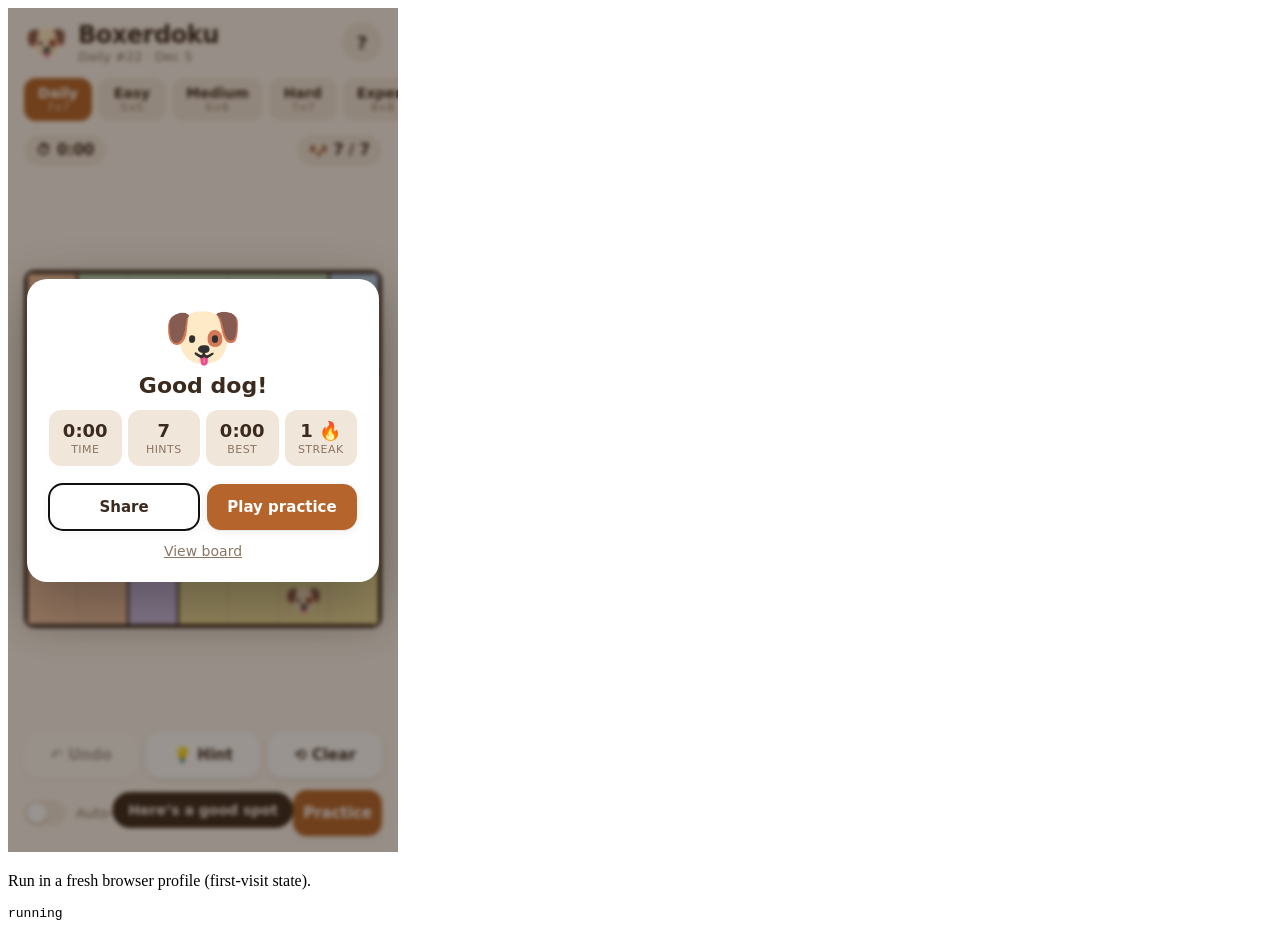
==== tests/smoke.html @ af44eafe "Add Boxerdoku: a mobile-first boxer logic puzzle web app Place one boxer in every row, column and co" ====
<!doctype html>
<meta charset="utf-8">
<title>Boxerdoku smoke test</title>
<iframe id="f" src="../index.html" style="width:390px;height:844px;border:0"></iframe>
<p>Run in a fresh browser profile (first-visit state).</p>
<pre id="out">running</pre>
<script>
const out = [];
const ok = (cond, msg) => out.push((cond ? 'PASS ' : 'FAIL ') + msg);
const wait = (ms) => new Promise((r) => setTimeout(r, ms));
document.getElementById('f').onload = async () => {
  try {
    const W = document.getElementById('f').contentWindow, D = W.document;
    await wait(200);
    ok(D.querySelector('#help').open, 'help dialog shown on first visit');
    D.querySelector('#help [data-close]').click();
    const cells = () => [...D.querySelectorAll('.cell')];
    const st = (i) => cells()[i].dataset.state;
    const ptr = (type, el, id = 1) => {
      const r = el.getBoundingClientRect();
      D.querySelector('#board').dispatchEvent(new W.PointerEvent(type, { bubbles: true, pointerId: id, clientX: r.left + r.width / 2, clientY: r.top + r.height / 2 }));
    };
    const tap = (i) => { ptr('pointerdown', cells()[i]); ptr('pointerup', cells()[i]); };
    const n = Math.sqrt(cells().length);
    ok(n === 7, 'daily board is 7x7 (got ' + n + ')');
    tap(0); ok(st(0) === '1', 'tap -> mark');
    tap(0); ok(st(0) === '2', 'tap -> boxer');
    ok(D.querySelectorAll('.cell.auto').length > 0, 'auto-marks shown');
    D.querySelector('#automark').click();
    ok(D.querySelectorAll('.cell.auto').length === 0, 'auto-marks toggle off');
    tap(1); tap(1);
    ok(cells()[0].classList.contains('conflict') && cells()[1].classList.contains('conflict'), 'adjacent boxers conflict');
    D.querySelector('#undo').click(); ok(st(1) === '1', 'undo');
    D.querySelector('#clear').click(); ok(cells().every((c) => c.dataset.state === '0'), 'clear');
    // drag paint
    ptr('pointerdown', cells()[n]); ptr('pointermove', cells()[n + 1]); ptr('pointermove', cells()[n + 2]); ptr('pointerup', cells()[n + 2]);
    ok(st(n) === '1' && st(n + 1) === '1' && st(n + 2) === '1', 'drag paints marks');
    D.querySelector('#clear').click();
    for (let k = 0; k < n; k++) D.querySelector('#hint').click();
    await wait(1500);
    ok(D.querySelector('#board').classList.contains('done'), 'board solved via hints');
    ok(D.querySelector('#win').open, 'win dialog opens');
    ok(/Streak/.test(D.querySelector('#win-stats').textContent), 'streak stat shown: ' + D.querySelector('#win-stats').textContent);
    const saved = JSON.parse(W.localStorage.getItem('boxerdoku:v1'));
    ok(saved.daily.streak === 1, 'streak saved');
    D.querySelector('#win-next').click(); await wait(100);
    ok(cells().length === 25, 'practice easy 5x5 loaded');
    // mode switch
    D.querySelector('.tab[data-mode="master"]').click(); await wait(100);
    ok(cells().length === 81, 'master 9x9 loaded');
    D.querySelector('.tab[data-mode="daily"]').click(); await wait(100);
    ok(D.querySelector('#board').classList.contains('done'), 'daily stays solved after switching back');
  } catch (e) { out.push('ERROR ' + e.stack); }
  document.getElementById('out').textContent = out.join('\n') + '\nDONE';
};
</script>
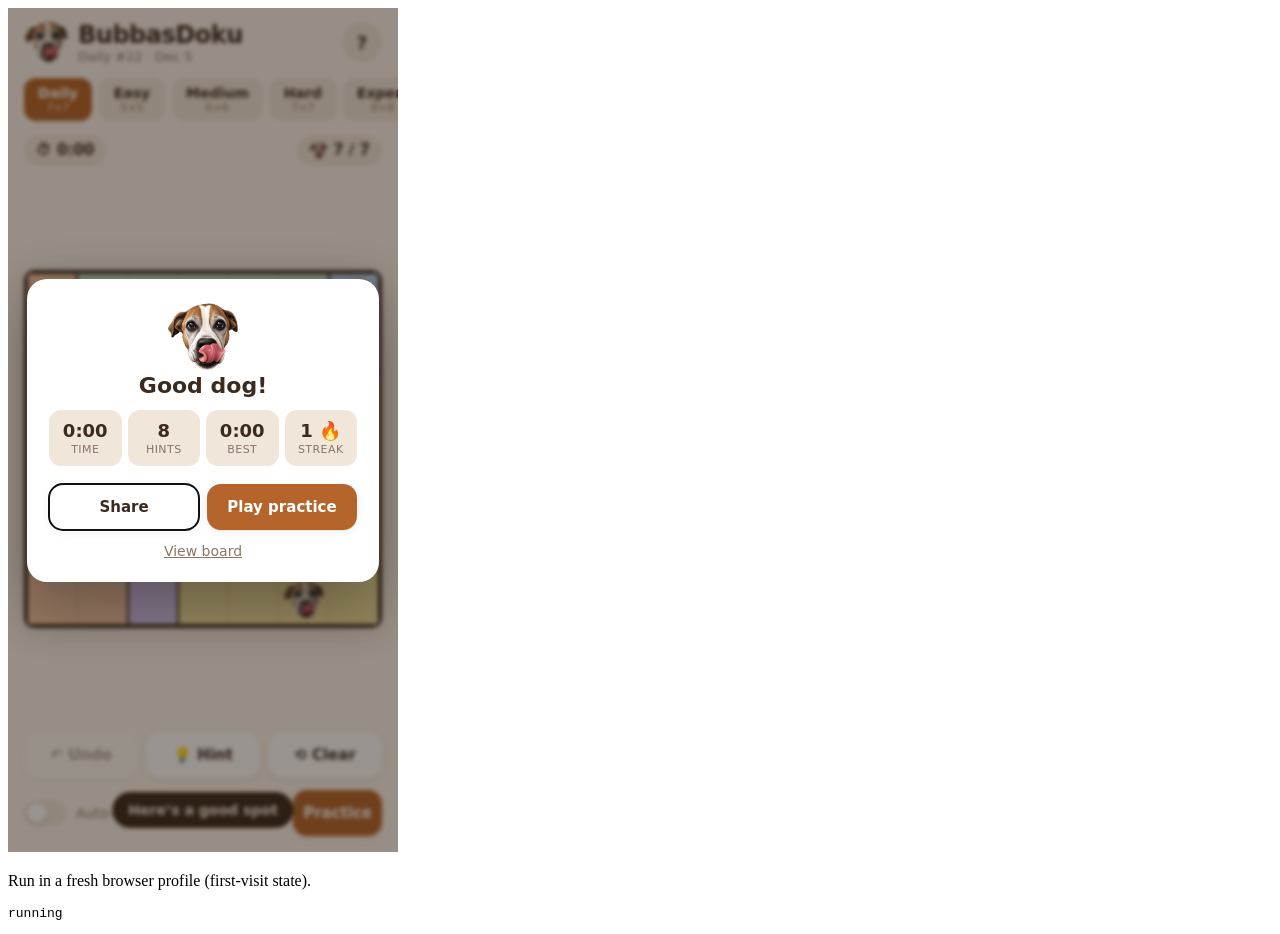
==== commit fa58892e: "Flag wrong boxer placements immediately A boxer placed off the unique solution now shakes, flashes r" ====
--- a/tests/smoke.html
+++ b/tests/smoke.html
@@ -1,6 +1,6 @@
 <!doctype html>
 <meta charset="utf-8">
-<title>Boxerdoku smoke test</title>
+<title>BubbasDoku smoke test</title>
 <iframe id="f" src="../index.html" style="width:390px;height:844px;border:0"></iframe>
 <p>Run in a fresh browser profile (first-visit state).</p>
 <pre id="out">running</pre>
@@ -29,9 +29,20 @@
     D.querySelector('#automark').click();
     ok(D.querySelectorAll('.cell.auto').length === 0, 'auto-marks toggle off');
     tap(1); tap(1);
-    ok(cells()[0].classList.contains('conflict') && cells()[1].classList.contains('conflict'), 'adjacent boxers conflict');
+    ok(cells()[0].classList.contains('wrong') || cells()[1].classList.contains('wrong'), 'adjacent boxers: at least one flagged wrong');
     D.querySelector('#undo').click(); ok(st(1) === '1', 'undo');
     D.querySelector('#clear').click(); ok(cells().every((c) => c.dataset.state === '0'), 'clear');
+    // wrong placement feedback: hint places a correct boxer; another cell in its row must be wrong
+    D.querySelector('#hint').click();
+    const good = cells().findIndex((c) => c.dataset.state === '2');
+    ok(good >= 0 && !cells()[good].classList.contains('wrong'), 'correct boxer not flagged');
+    const bad = Math.floor(good / n) * n + ((good % n) + 3) % n;
+    tap(bad); tap(bad);
+    ok(cells()[bad].classList.contains('wrong'), 'wrong boxer flagged');
+    ok(cells()[bad].classList.contains('oops'), 'wrong boxer shakes');
+    ok(D.querySelector('#toast').textContent === 'Not there!' && D.querySelector('#toast').classList.contains('show'), 'wrong boxer toast');
+    tap(bad); ok(!cells()[bad].classList.contains('wrong'), 'flag clears when removed');
+    D.querySelector('#clear').click();
     // drag paint
     ptr('pointerdown', cells()[n]); ptr('pointermove', cells()[n + 1]); ptr('pointermove', cells()[n + 2]); ptr('pointerup', cells()[n + 2]);
     ok(st(n) === '1' && st(n + 1) === '1' && st(n + 2) === '1', 'drag paints marks');
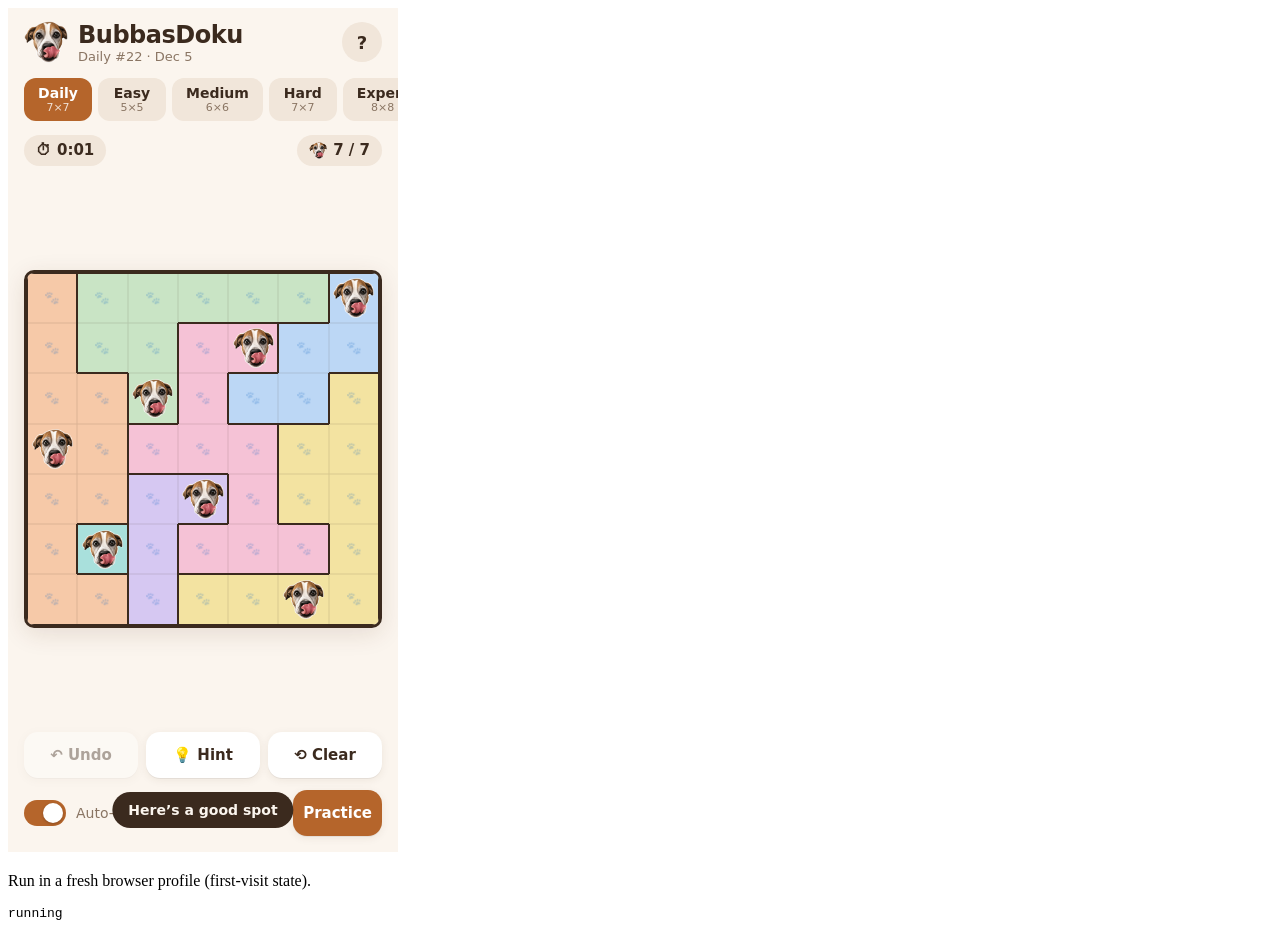
==== commit a286ee38: "Fade wrong boxers into paw marks A boxer placed off the solution still shakes, flashes red and shows" ====
--- a/tests/smoke.html
+++ b/tests/smoke.html
@@ -25,9 +25,6 @@
     ok(n === 7, 'daily board is 7x7 (got ' + n + ')');
     tap(0); ok(st(0) === '1', 'tap -> mark');
     tap(0); ok(st(0) === '2', 'tap -> boxer');
-    ok(D.querySelectorAll('.cell.auto').length > 0, 'auto-marks shown');
-    D.querySelector('#automark').click();
-    ok(D.querySelectorAll('.cell.auto').length === 0, 'auto-marks toggle off');
     tap(1); tap(1);
     ok(cells()[0].classList.contains('wrong') || cells()[1].classList.contains('wrong'), 'adjacent boxers: at least one flagged wrong');
     D.querySelector('#undo').click(); ok(st(1) === '1', 'undo');
@@ -36,12 +33,25 @@
     D.querySelector('#hint').click();
     const good = cells().findIndex((c) => c.dataset.state === '2');
     ok(good >= 0 && !cells()[good].classList.contains('wrong'), 'correct boxer not flagged');
+    ok(D.querySelectorAll('.cell.auto').length > 0, 'auto-marks shown around correct boxer');
+    D.querySelector('#automark').click();
+    ok(D.querySelectorAll('.cell.auto').length === 0, 'auto-marks toggle off');
+    D.querySelector('#automark').click();
     const bad = Math.floor(good / n) * n + ((good % n) + 3) % n;
     tap(bad); tap(bad);
     ok(cells()[bad].classList.contains('wrong'), 'wrong boxer flagged');
     ok(cells()[bad].classList.contains('oops'), 'wrong boxer shakes');
     ok(D.querySelector('#toast').textContent === 'Not there!' && D.querySelector('#toast').classList.contains('show'), 'wrong boxer toast');
-    tap(bad); ok(!cells()[bad].classList.contains('wrong'), 'flag clears when removed');
+    await wait(900);
+    ok(st(bad) === '1' && !cells()[bad].classList.contains('wrong'), 'wrong boxer fades into a mark');
+    D.querySelector('#undo').click();
+    ok(st(bad) === '1', 'undo goes back to before the wrong tap (mark)');
+    D.querySelector('#undo').click();
+    ok(st(bad)[0] === '0', 'undo again -> empty');
+    // tapping the wrong boxer again mid-animation just settles it into a mark
+    tap(bad); tap(bad); tap(bad);
+    ok(st(bad) === '1', 'tap during animation settles to mark (no re-cycle)');
+    // switching away mid-animation doesn't leave a wrong boxer saved
     D.querySelector('#clear').click();
     // drag paint
     ptr('pointerdown', cells()[n]); ptr('pointermove', cells()[n + 1]); ptr('pointermove', cells()[n + 2]); ptr('pointerup', cells()[n + 2]);
